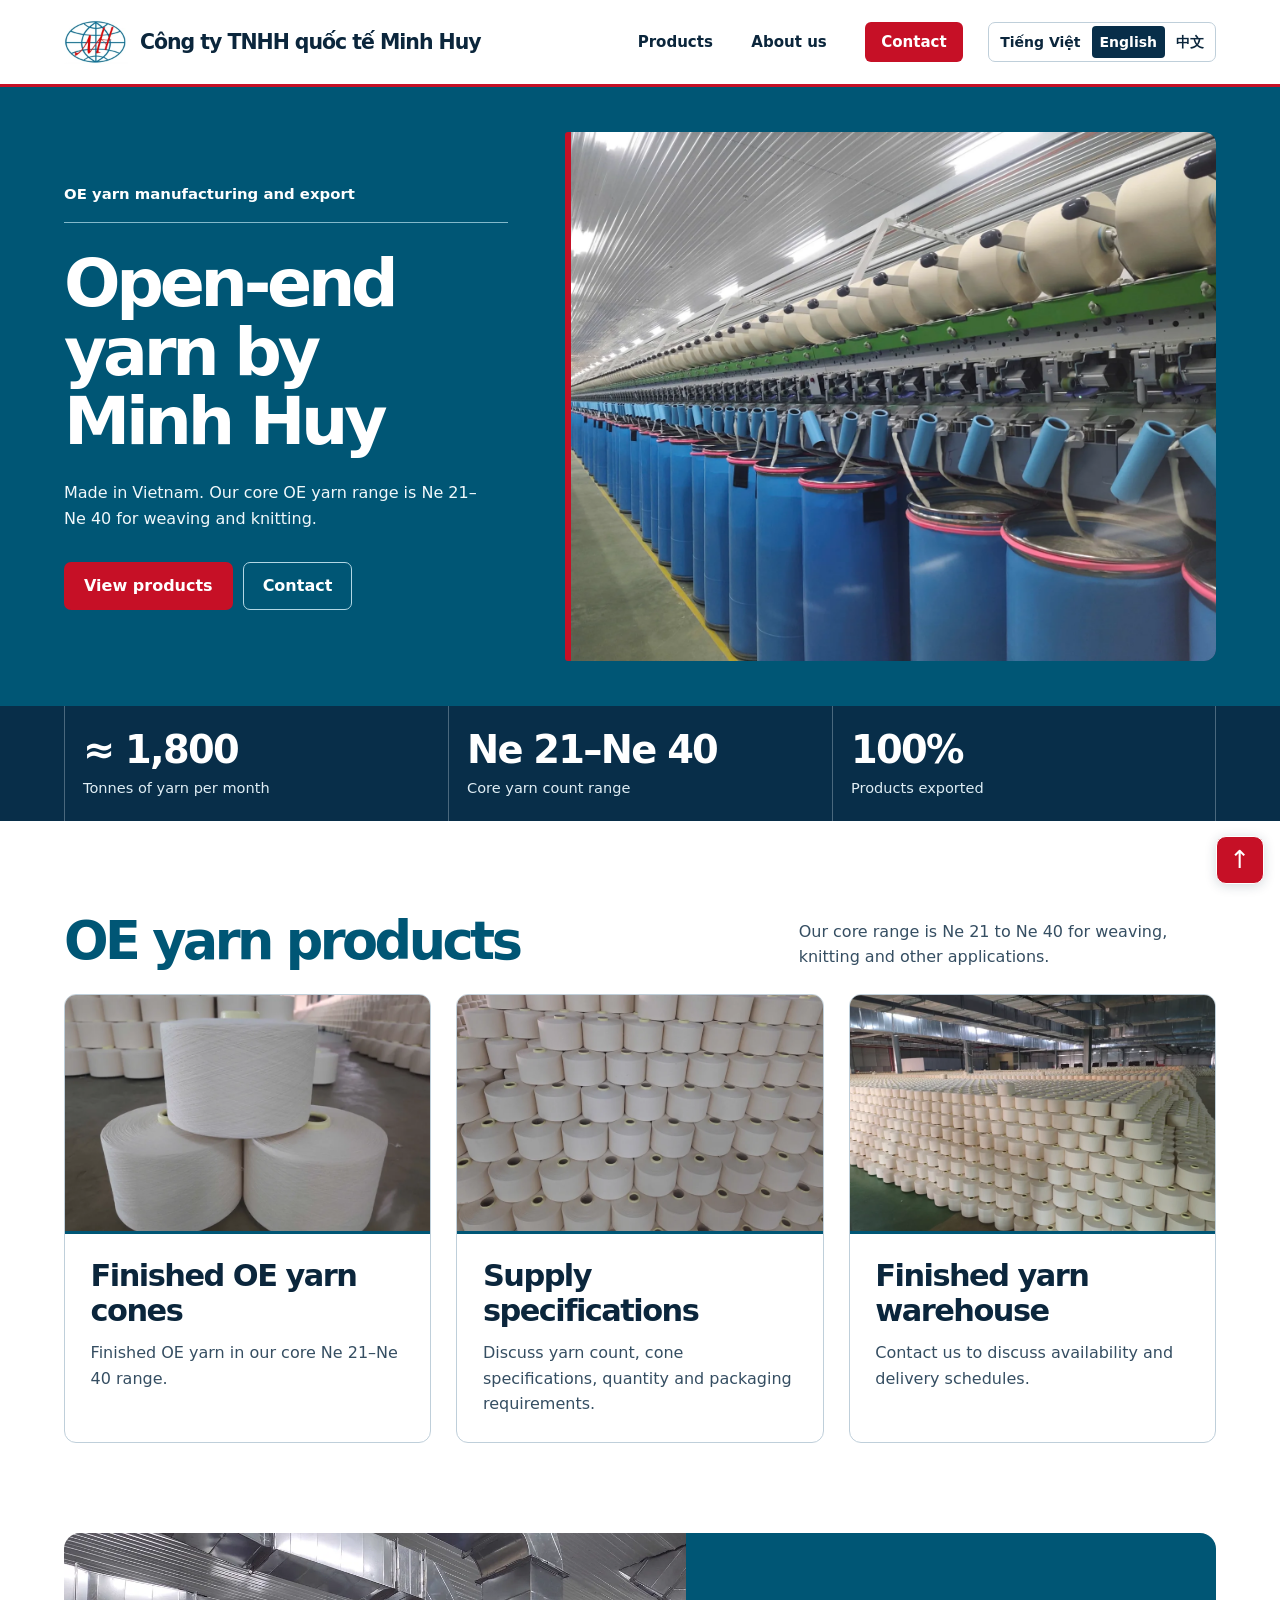
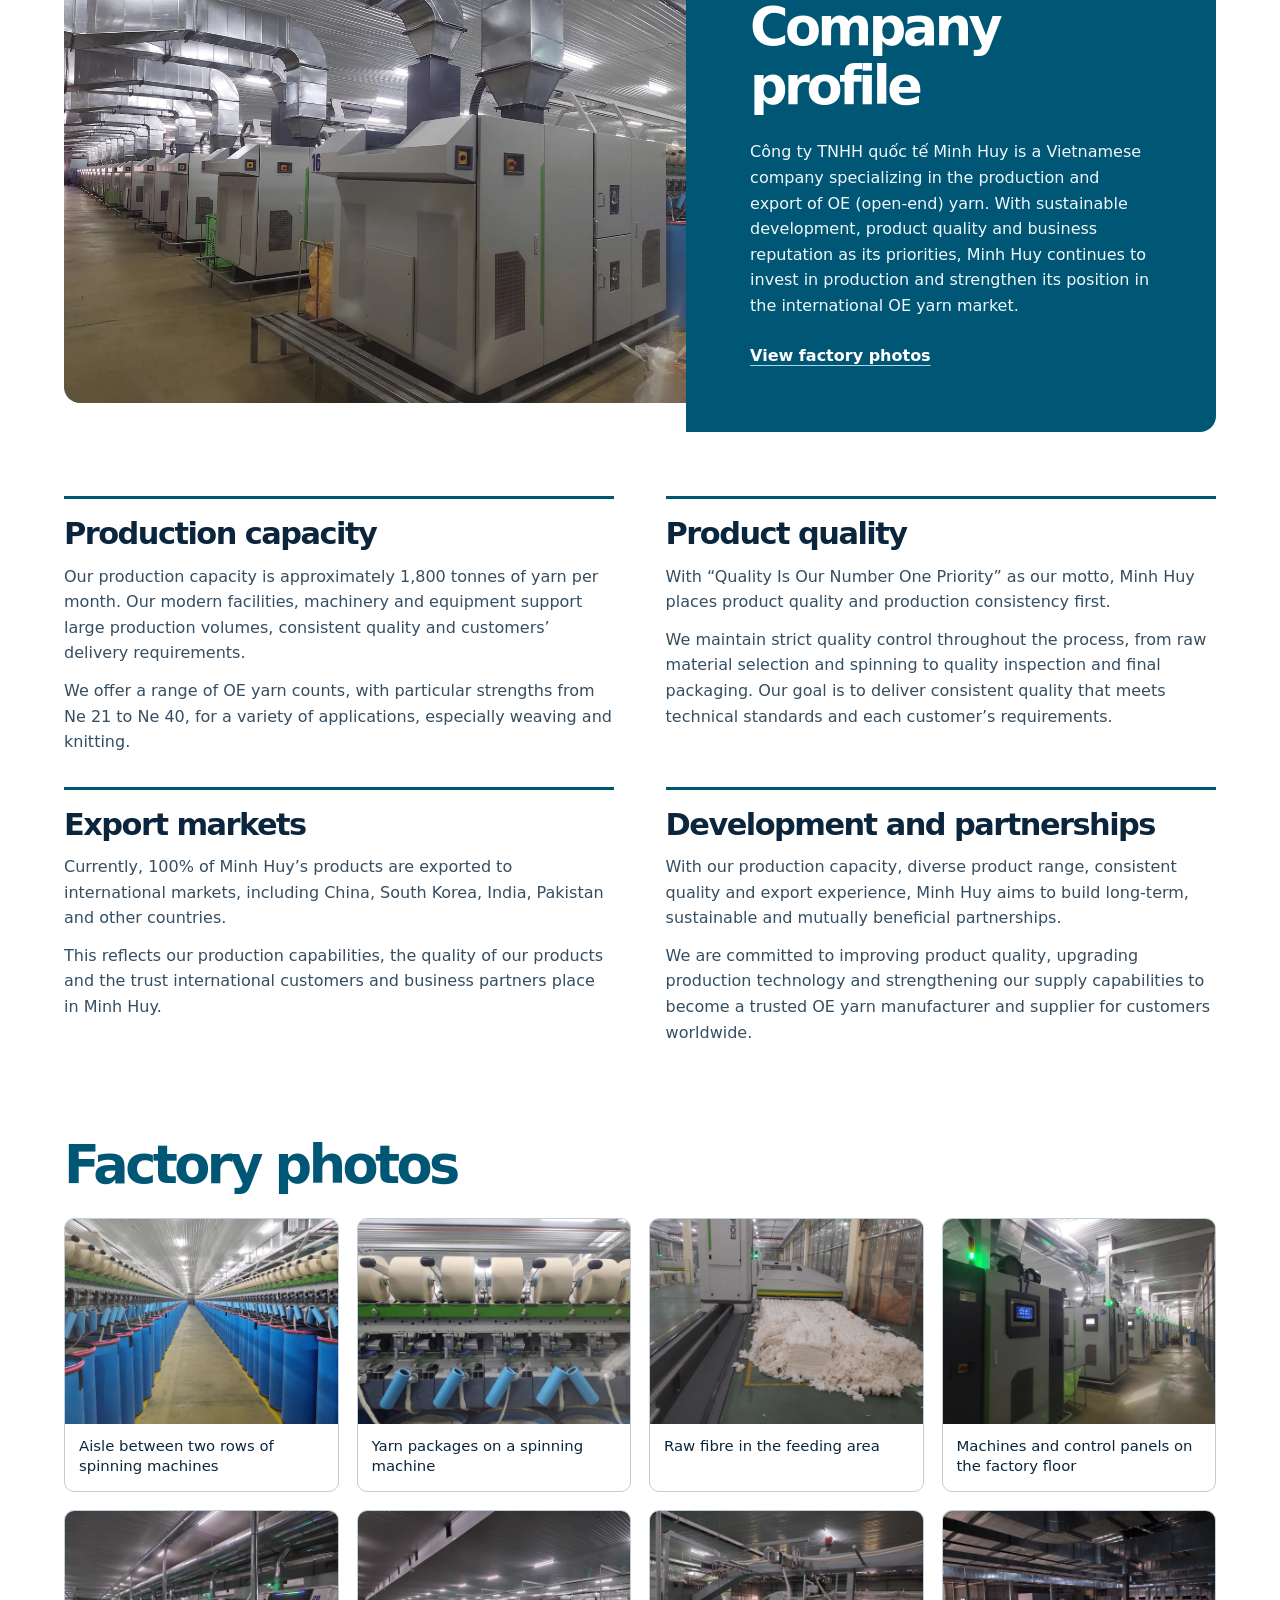
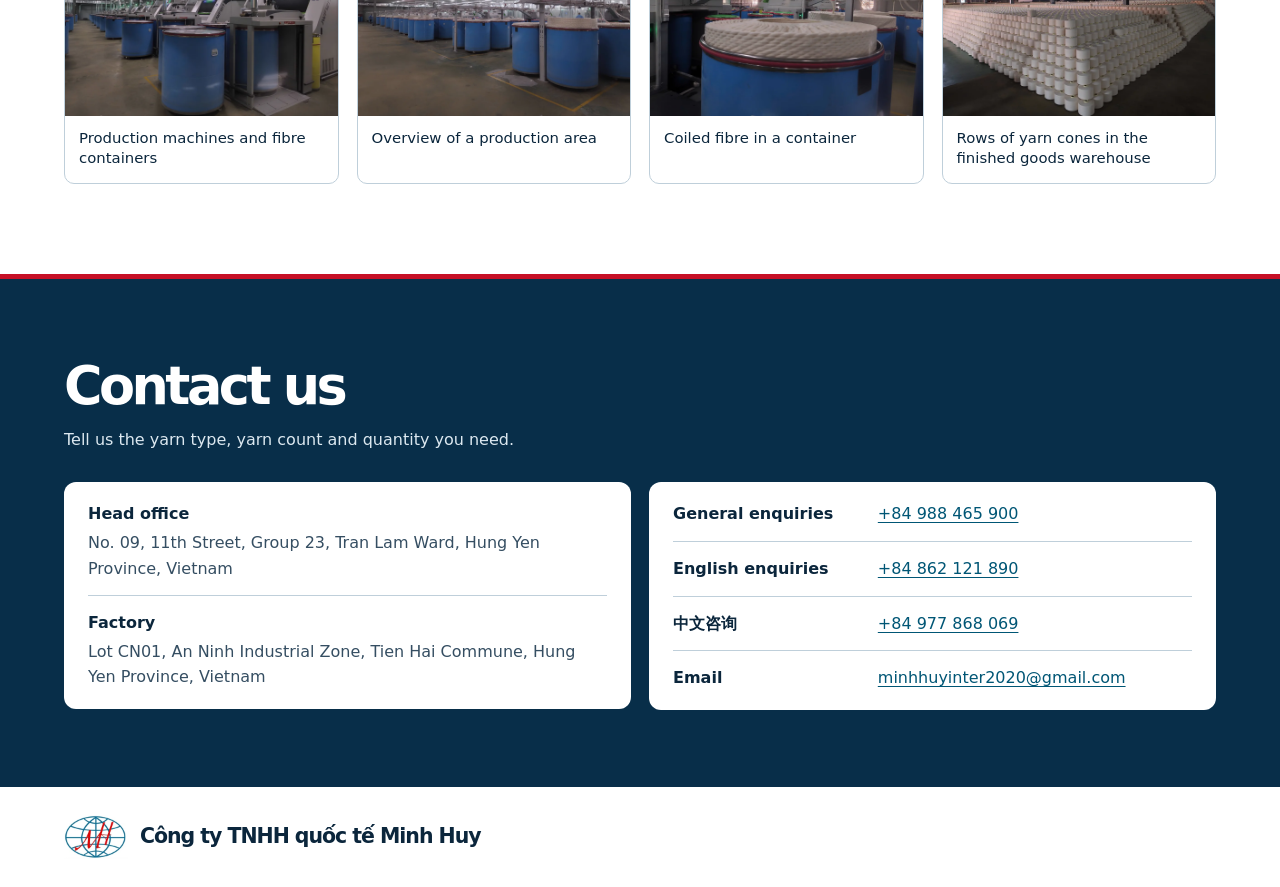
==== en/index.html @ 14585116 "Publish Minh Huy company profile in Vietnamese, English and Chinese" ====
<!doctype html>
<html lang="en">
<head>
  <meta charset="utf-8">
  <meta name="viewport" content="width=device-width, initial-scale=1">
  <meta name="description" content="Made in Vietnam. Our core OE yarn range is Ne 21–Ne 40 for weaving and knitting.">
  <meta name="theme-color" content="#ffffff">
  <title>Công ty TNHH quốc tế Minh Huy | OE yarn manufacturing and export</title>
  <link rel="icon" href="../favicon.png" type="image/png">
  <link rel="stylesheet" href="../site.css">
  <link rel="alternate" hreflang="vi" href="../">
  <link rel="alternate" hreflang="en" href="../en/">
  <link rel="alternate" hreflang="zh-Hans" href="../zh/">
</head>
<body>
  <a class="skip-link" href="#main">Skip to content</a>
  <header class="masthead" id="top" tabindex="-1">
    <div class="wrap header-row">
      <a class="brand" href="./" aria-label="Công ty TNHH quốc tế Minh Huy · Home"><img class="brand-logo" src="../logo-minh-huy.webp" alt="" width="54" height="37"><span lang="vi">Công ty TNHH quốc tế Minh Huy</span></a>
      <nav class="primary-nav" aria-label="Main navigation">
        <a href="#san-pham">Products</a>
        <a href="#gioi-thieu">About us</a>
        <a class="nav-contact" href="#lien-he">Contact</a>
      </nav>
      <nav class="language-menu" aria-label="Language">
        <a href="../" lang="vi" hreflang="vi">Tiếng Việt</a>
        <a href="../en/" lang="en" hreflang="en" aria-current="page">English</a>
        <a href="../zh/" lang="zh-Hans" hreflang="zh-Hans">中文</a>
      </nav>
    </div>
  </header>
  <main id="main">
    <div class="hero-band">
      <section class="hero wrap" aria-labelledby="hero-heading">
        <div class="hero-copy">
          <p class="label">OE yarn manufacturing and export</p>
          <h1 id="hero-heading">Open-end yarn by Minh Huy</h1>
          <p class="hero-description">Made in Vietnam. Our core OE yarn range is Ne 21–Ne 40 for weaving and knitting.</p>
          <div class="hero-actions">
            <a class="button" href="#san-pham">View products</a>
            <a class="button button-outline" href="#lien-he">Contact</a>
          </div>
        </div>
        <figure class="hero-image"><img src="../images/spinning-line.webp" alt="OE spinning line at the Minh Huy factory" width="1280" height="960" fetchpriority="high" decoding="async"></figure>
      </section>
    </div>
    <aside class="metrics-band" aria-label="Capacity and markets">
      <dl class="wrap metrics">
        <div><dt>Tonnes of yarn per month</dt><dd>≈ 1,800</dd></div>
        <div><dt>Core yarn count range</dt><dd>Ne 21–Ne 40</dd></div>
        <div><dt>Products exported</dt><dd>100%</dd></div>
      </dl>
    </aside>
    <section class="wrap catalog section" id="san-pham" aria-labelledby="catalog-heading">
      <div class="section-heading">
        <h2 id="catalog-heading">OE yarn products</h2>
        <p>Our core range is Ne 21 to Ne 40 for weaving, knitting and other applications.</p>
      </div>
      <div class="product-grid">
        <article class="product">
          <figure><img src="../images/yarn-cones.webp" alt="Three finished white yarn cones" width="1280" height="960" loading="lazy" decoding="async"></figure>
          <div class="product-copy">
            <div class="product-title">
              <h3>Finished OE yarn cones</h3>
            </div>
            <p>Finished OE yarn in our core Ne 21–Ne 40 range.</p>
          </div>
        </article>
<article class="product">
          <figure><img src="../images/yarn-stock.webp" alt="Rows of finished white yarn cones" width="1280" height="960" loading="lazy" decoding="async"></figure>
          <div class="product-copy">
            <div class="product-title">
              <h3>Supply specifications</h3>
            </div>
            <p>Discuss yarn count, cone specifications, quantity and packaging requirements.</p>
          </div>
        </article>
<article class="product">
          <figure><img src="../images/finished-yarn.webp" alt="Rows of finished yarn in the warehouse" width="1280" height="960" loading="lazy" decoding="async"></figure>
          <div class="product-copy">
            <div class="product-title">
              <h3>Finished yarn warehouse</h3>
            </div>
            <p>Contact us to discuss availability and delivery schedules.</p>
          </div>
        </article>
      </div>
    </section>
    <section class="wrap about section" id="gioi-thieu" aria-labelledby="about-heading">
      <figure><img src="../images/factory-floor.webp" alt="Yarn production machinery at the factory" width="1280" height="960" loading="lazy" decoding="async"></figure>
      <div class="about-copy">
        <h2 id="about-heading">Company profile</h2>
        <p>Công ty TNHH quốc tế Minh Huy is a Vietnamese company specializing in the production and export of OE (open-end) yarn. With sustainable development, product quality and business reputation as its priorities, Minh Huy continues to invest in production and strengthen its position in the international OE yarn market.</p>
        <a class="gallery-jump" href="#hinh-anh">View factory photos</a>
      </div>
    </section>
    <section class="wrap profile" aria-label="About us">
      <div class="profile-grid">
        <article class="profile-chapter">
          <h3>Production capacity</h3>
          <p>Our production capacity is approximately 1,800 tonnes of yarn per month. Our modern facilities, machinery and equipment support large production volumes, consistent quality and customers’ delivery requirements.</p>
          <p>We offer a range of OE yarn counts, with particular strengths from Ne 21 to Ne 40, for a variety of applications, especially weaving and knitting.</p>
        </article>
        <article class="profile-chapter">
          <h3>Product quality</h3>
          <p>With “Quality Is Our Number One Priority” as our motto, Minh Huy places product quality and production consistency first.</p>
          <p>We maintain strict quality control throughout the process, from raw material selection and spinning to quality inspection and final packaging. Our goal is to deliver consistent quality that meets technical standards and each customer’s requirements.</p>
        </article>
        <article class="profile-chapter">
          <h3>Export markets</h3>
          <p>Currently, 100% of Minh Huy’s products are exported to international markets, including China, South Korea, India, Pakistan and other countries.</p>
          <p>This reflects our production capabilities, the quality of our products and the trust international customers and business partners place in Minh Huy.</p>
        </article>
        <article class="profile-chapter">
          <h3>Development and partnerships</h3>
          <p>With our production capacity, diverse product range, consistent quality and export experience, Minh Huy aims to build long-term, sustainable and mutually beneficial partnerships.</p>
          <p>We are committed to improving product quality, upgrading production technology and strengthening our supply capabilities to become a trusted OE yarn manufacturer and supplier for customers worldwide.</p>
        </article>
      </div>
    </section>
    <section class="wrap section factory-gallery" id="hinh-anh" aria-labelledby="gallery-heading">
      <h2 id="gallery-heading">Factory photos</h2>
      <div class="gallery-grid">
        <a class="gallery-item" href="../images/factory-main-aisle.webp" target="_blank" rel="noopener"><img src="../images/factory-main-aisle.webp" alt="" width="1280" height="960" loading="lazy" decoding="async"><span>Aisle between two rows of spinning machines</span></a>
        <a class="gallery-item" href="../images/factory-spinning-detail.webp" target="_blank" rel="noopener"><img src="../images/factory-spinning-detail.webp" alt="" width="1280" height="960" loading="lazy" decoding="async"><span>Yarn packages on a spinning machine</span></a>
        <a class="gallery-item" href="../images/factory-fiber-feed.webp" target="_blank" rel="noopener"><img src="../images/factory-fiber-feed.webp" alt="" width="1280" height="960" loading="lazy" decoding="async"><span>Raw fibre in the feeding area</span></a>
        <a class="gallery-item" href="../images/factory-machine-aisle.webp" target="_blank" rel="noopener"><img src="../images/factory-machine-aisle.webp" alt="" width="1280" height="960" loading="lazy" decoding="async"><span>Machines and control panels on the factory floor</span></a>
        <a class="gallery-item" href="../images/factory-processing.webp" target="_blank" rel="noopener"><img src="../images/factory-processing.webp" alt="" width="1280" height="960" loading="lazy" decoding="async"><span>Production machines and fibre containers</span></a>
        <a class="gallery-item" href="../images/factory-production-floor.webp" target="_blank" rel="noopener"><img src="../images/factory-production-floor.webp" alt="" width="1280" height="960" loading="lazy" decoding="async"><span>Overview of a production area</span></a>
        <a class="gallery-item" href="../images/factory-fiber-coil.webp" target="_blank" rel="noopener"><img src="../images/factory-fiber-coil.webp" alt="" width="1280" height="960" loading="lazy" decoding="async"><span>Coiled fibre in a container</span></a>
        <a class="gallery-item" href="../images/factory-yarn-warehouse.webp" target="_blank" rel="noopener"><img src="../images/factory-yarn-warehouse.webp" alt="" width="1280" height="960" loading="lazy" decoding="async"><span>Rows of yarn cones in the finished goods warehouse</span></a>
      </div>
    </section>
    <section class="contact" id="lien-he" aria-labelledby="contact-heading">
      <div class="wrap">
        <div class="contact-heading">
          <h2 id="contact-heading">Contact us</h2>
          <div class="contact-intro"><p>Tell us the yarn type, yarn count and quantity you need.</p></div>
        </div>
        <div class="contact-grid">
          <dl class="contact-list"><div><dt>Head office</dt><dd><address lang="en">No. 09, 11th Street, Group 23, Tran Lam Ward, Hung Yen Province, Vietnam</address></dd></div><div><dt>Factory</dt><dd><address lang="en">Lot CN01, An Ninh Industrial Zone, Tien Hai Commune, Hung Yen Province, Vietnam</address></dd></div></dl>
          <dl class="contact-list contact-channels"><div><dt>General enquiries</dt><dd><a href="tel:+84988465900">+84 988 465 900</a></dd></div><div><dt><span lang="en">English enquiries</span></dt><dd><a href="tel:+84862121890">+84 862 121 890</a></dd></div><div><dt><span lang="zh-Hans">中文咨询</span></dt><dd><a href="tel:+84977868069">+84 977 868 069</a></dd></div><div><dt>Email</dt><dd><a href="mailto:minhhuyinter2020@gmail.com">minhhuyinter2020@gmail.com</a></dd></div></dl>
        </div>
      </div>
    </section>
  </main>
  <footer class="wrap footer">
    <a class="brand" href="./"><img class="brand-logo" src="../logo-minh-huy.webp" alt="" width="54" height="37"><span lang="vi">Công ty TNHH quốc tế Minh Huy</span></a>
  </footer>
  <a class="back-top" href="#top" aria-label="Back to top" title="Back to top"><span aria-hidden="true">↑</span></a>
</body>
</html>
---- site.css ----
:root {
  color-scheme: light;
  --ink: #0b263c;
  --muted: #354e62;
  --paper: #fff;
  --white: #fff;
  --pale: #eaf3f8;
  --blue: #005675;
  --navy: #082e49;
  --red: #c61026;
  --red-dark: #a40e21;
  --line: #bfcfda;
  --edge: clamp(20px, 5vw, 76px);
  font-family: "Inter", system-ui, sans-serif;
  font-size: 16px;
  line-height: 1.6;
  color: var(--ink);
  background: var(--paper);
}
* { box-sizing: border-box; }
body, h1, h2, h3, p, figure { margin: 0; }
a { color: inherit; }
a:focus-visible { outline: 3px solid var(--blue); outline-offset: 5px; }
img { display: block; width: 100%; height: 100%; object-fit: cover; }
.wrap { width: min(1440px, 100%); padding-inline: var(--edge); margin-inline: auto; }
.skip-link { position: absolute; top: -80px; left: 16px; z-index: 2; padding: .5rem 1rem; background: white; }
.skip-link:focus { top: 8px; }
.masthead { border-bottom: 3px solid var(--red); background: var(--white); }
.header-row, .footer { display: flex; justify-content: space-between; align-items: center; gap: 24px; }
.header-row { min-height: 84px; gap: clamp(12px, 2vw, 28px); }
.header-row .brand { margin-inline-end: auto; }
.brand { display: inline-flex; align-items: center; gap: 12px; text-decoration: none; font-weight: 800; font-size: 1.28rem; letter-spacing: -.05em; line-height: 1.2; }
.brand-logo { flex: none; width: 64px; height: auto; object-fit: contain; }
nav { display: flex; gap: clamp(14px, 3vw, 42px); align-items: center; font-size: .94rem; font-weight: 650; }
nav a { text-decoration: none; white-space: nowrap; }
nav a:hover { text-decoration: underline; text-underline-offset: 5px; }
.language-menu { gap: 3px; border: 1px solid var(--line); border-radius: 7px; padding: 3px; }
.language-menu a { border-radius: 4px; padding: 5px 8px; font-size: .875rem; }
.language-menu a[aria-current="page"] { background: var(--navy); color: var(--white); }
.nav-contact { padding: 8px 16px; background: var(--red); color: var(--white); border-radius: 6px; }
.nav-contact:hover { background: var(--red-dark); }
.hero-band { background: var(--blue); color: var(--white); }
.hero { display: grid; grid-template-columns: .87fr 1.13fr; padding-block: clamp(22px, 3.5vw, 50px); }
.hero-copy, .hero-image { min-width: 0; }
.hero-copy { padding: clamp(22px, 4vw, 60px) clamp(22px, 4.5vw, 68px) clamp(22px, 4vw, 60px) 0; display: flex; flex-direction: column; align-items: start; justify-content: center; }
.label { font-weight: 710; font-size: .93rem; padding-bottom: 15px; margin-bottom: 26px; border-bottom: 1px solid #83b9cb; color: var(--white); width: 100%; }
h1, h2, h3 { line-height: 1.13; font-weight: 740; overflow-wrap: anywhere; }
h1 { font-size: clamp(2.85rem, 5.2vw, 5.3rem); line-height: 1.04; letter-spacing: -.064em; max-width: 11.5ch; text-wrap: balance; }
h2 { font-size: clamp(2.15rem, 4.1vw, 4rem); letter-spacing: -.067em; text-wrap: balance; }
h3 { font-size: clamp(1.35rem, 2.4vw, 1.9rem); letter-spacing: -.05em; }
.hero-description { color: #f0f8fb; max-width: 42ch; margin: 24px 0 30px; }
.hero-actions { display: flex; flex-wrap: wrap; gap: 10px; }
.button { display: inline-flex; align-items: center; justify-content: center; min-height: 48px; padding: 10px 19px; border-radius: 7px; background: var(--red); color: var(--white); text-decoration: none; font-weight: 680; border: 1px solid transparent; }
.button:hover { background: var(--red-dark); }
.button-outline { background: transparent; border-color: #b2d7e4; }
.button-outline:hover { background: var(--navy); }
.hero-actions a:focus-visible { outline-color: #fff; }
.hero-image { min-height: min(38vw, 580px); overflow: hidden; border-radius: 3px 12px 12px 3px; border-left: 6px solid var(--red); background: var(--navy); }
.hero-image img { object-position: 43% center; }
.metrics-band { background: var(--navy); color: var(--white); }
.metrics { display: grid; grid-template-columns: repeat(auto-fit, minmax(min(100%, 220px), 1fr)); margin-block: 0; }
.metrics > div { display: flex; flex-direction: column-reverse; justify-content: start; gap: 4px; padding: 22px 18px; border-inline-start: 1px solid #4a687d; min-width: 0; }
.metrics > div:last-child { border-inline-end: 1px solid #4a687d; }
.metrics dt { font-size: .91rem; color: #e0eef5; }
.metrics dd { margin: 0; font-weight: 800; line-height: 1.15; font-size: clamp(1.52rem, 3vw, 3rem); letter-spacing: -.045em; overflow-wrap: anywhere; }
.section { margin-block: clamp(56px, 7vw, 110px); scroll-margin-top: 28px; }
.section-heading { display: flex; align-items: end; justify-content: space-between; gap: 20px 40px; padding-bottom: 24px; }
.section-heading p { color: var(--muted); max-width: 41ch; }
.section-heading h2, .factory-gallery h2 { color: var(--blue); }
.product-grid { display: grid; grid-template-columns: repeat(3, minmax(0, 1fr)); gap: clamp(14px, 2vw, 25px); }
.product { border: 1px solid var(--line); border-radius: 12px; overflow: hidden; background: var(--white); }
.product figure { aspect-ratio: 1.55; overflow: hidden; background: var(--pale); }
.product-copy { padding: clamp(17px, 2vw, 26px); border-top: 3px solid var(--blue); }
.product-title { display: flex; align-items: center; justify-content: space-between; gap: 10px; flex-wrap: wrap; }
.product-title span { border: 1px solid var(--line); padding: .16rem .6rem; border-radius: 4px; font-size: .875rem; color: var(--muted); }
.product-copy p { color: var(--muted); margin-top: 12px; }
.about { display: grid; grid-template-columns: 1.08fr .92fr; align-items: stretch; }
.about figure { min-height: 310px; max-height: 470px; overflow: hidden; border-radius: 16px 0 0 16px; background: var(--pale); }
.about-copy { display: grid; align-content: center; gap: 24px; padding: clamp(30px, 5vw, 74px); background: var(--blue); color: var(--white); border-radius: 0 16px 16px 0; }
.about-copy p { color: #f0f8fb; max-width: 48ch; }
.about { margin-bottom: clamp(32px, 5vw, 68px); }
.profile-grid { display: grid; grid-template-columns: 1fr 1fr; gap: 32px clamp(22px, 4vw, 58px); }
.profile-chapter { padding-top: 18px; border-top: 3px solid var(--blue); }
.profile-chapter p { max-width: 65ch; color: var(--muted); margin-top: 12px; }
:lang(zh-Hans) h1, :lang(zh-Hans) h2, :lang(zh-Hans) h3 { letter-spacing: 0; }
.contact { padding-block: clamp(50px, 6vw, 90px); background: var(--navy); color: var(--white); border-top: 5px solid var(--red); }
.contact-heading { margin-bottom: 30px; }
.contact-intro { display: grid; gap: 3px; margin-top: 12px; }
.contact-intro p, .contact-note { color: #dce8f0; }
.contact-note { margin-top: 12px; }
.contact-grid { display: grid; grid-template-columns: 1fr 1fr; gap: 18px; }
.contact-list { display: grid; align-self: start; margin: 0; padding: 5px 24px; border-radius: 12px; background: var(--white); color: var(--ink); }
.contact-list > div { padding-block: 14px; }
.contact-list > div + div { border-top: 1px solid var(--line); }
.contact-list dt { font-weight: 720; }
.contact-list dd { margin: 3px 0 0; color: var(--muted); overflow-wrap: anywhere; }
.contact-list a { color: var(--blue); text-underline-offset: .19em; }
.contact-channels > div { display: grid; grid-template-columns: minmax(8.5rem, .62fr) minmax(0, 1fr); gap: 10px; align-items: start; }
.contact-channels dd { margin: 0; }
address { white-space: pre-line; font-style: normal; }
.back-top { position: fixed; right: max(16px, env(safe-area-inset-right)); bottom: max(16px, env(safe-area-inset-bottom)); display: grid; place-items: center; width: 48px; height: 48px; border: 1px solid #fff; border-radius: 10px; background: var(--red); color: var(--white); text-decoration: none; font-size: 1.55rem; box-shadow: 0 2px 12px #122b412e; }
.back-top:hover { background: var(--red-dark); }
@media (prefers-reduced-motion: no-preference) { html { scroll-behavior: smooth; } }
.footer { min-height: 100px; padding-block: 18px; padding-right: max(var(--edge), 78px); }
.footer p { color: var(--muted); font-size: .875rem; }
@media (max-width: 1120px) {
  .header-row { flex-wrap: wrap; padding-block: 12px; }
  .primary-nav { order: 1; width: 100%; }
}
@media (max-width: 800px) {
  .hero { grid-template-columns: 1fr; }
  .hero-copy { padding: 8px 0 30px; }
  .contact-grid { grid-template-columns: 1fr; }
  .hero-image { border-radius: 3px 3px 10px 10px; border-left: 0; border-top: 5px solid var(--red); min-height: 0; aspect-ratio: 1.62; }
  .section-heading { display: grid; }
  .product-grid { grid-template-columns: repeat(2, minmax(0, 1fr)); }
  .about { grid-template-columns: 1fr; }
  .about figure { min-height: 0; aspect-ratio: 1.7; border-radius: 14px 14px 0 0; }
  .about-copy { border-radius: 0 0 14px 14px; }
}
@media (max-width: 520px) {
  .header-row { padding-block: 14px; flex-wrap: wrap; gap: 14px; }
  .primary-nav { justify-content: space-between; }
  .header-row .brand { width: 100%; font-size: 1.13rem; }
  .brand-logo { width: 48px; }
  .metrics { grid-template-columns: repeat(3, minmax(0, 1fr)); }
  .metrics > div { padding: 14px 8px; }
  .metrics dd { font-size: clamp(1.05rem, 4.3vw, 1.35rem); }
  .metrics dt { font-size: .83rem; }
  .profile-grid { grid-template-columns: 1fr; gap: 24px; }
  .product-grid { grid-template-columns: 1fr; }
  .contact-list { padding-inline: 16px; }
  .contact-channels > div { grid-template-columns: 1fr; gap: 1px; }
  .footer { align-items: start; flex-direction: column; gap: 12px; }
}

.gallery-jump { justify-self: start; color: var(--white); font-weight: 700; text-decoration-color: #b2d7e4; text-underline-offset: .24em; }
.about-copy a:focus-visible, .back-top:focus-visible { outline-color: var(--white); box-shadow: 0 0 0 8px var(--navy); }
.factory-gallery h2 { margin-bottom: 24px; }
.gallery-grid { display: grid; grid-template-columns: repeat(4, minmax(0, 1fr)); gap: 18px; }
.gallery-item { display: block; border: 1px solid var(--line); border-radius: 10px; background: var(--white); text-decoration: none; }
.gallery-item img { aspect-ratio: 4 / 3; height: auto; border-radius: 9px 9px 0 0; background: var(--pale); }
.gallery-item span { display: block; padding: 12px 14px 14px; font-size: .93rem; line-height: 1.4; }
a.gallery-item:hover span { color: var(--blue); text-decoration: underline; text-underline-offset: .2em; }
@media (max-width: 800px) {
  .gallery-grid { grid-template-columns: repeat(2, minmax(0, 1fr)); gap: 12px; }
  .gallery-item span { padding-inline: 10px; }
}
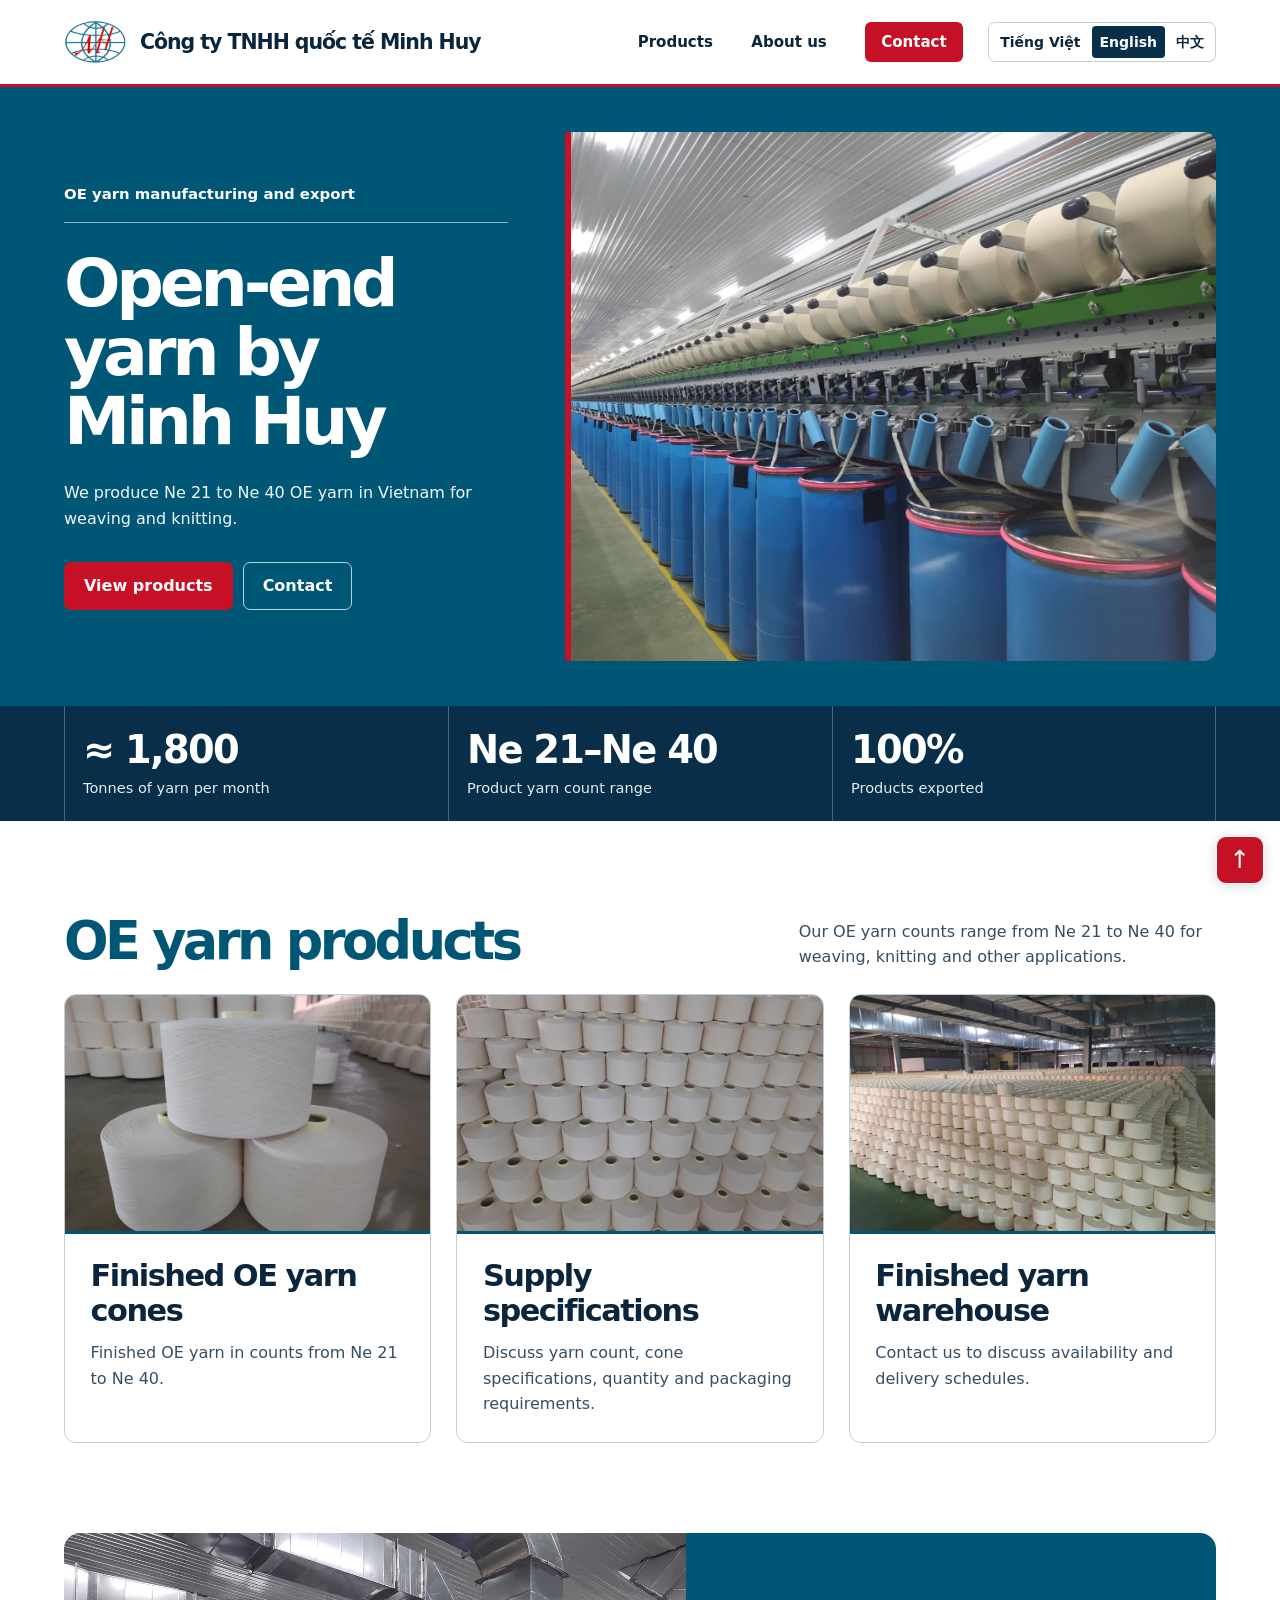
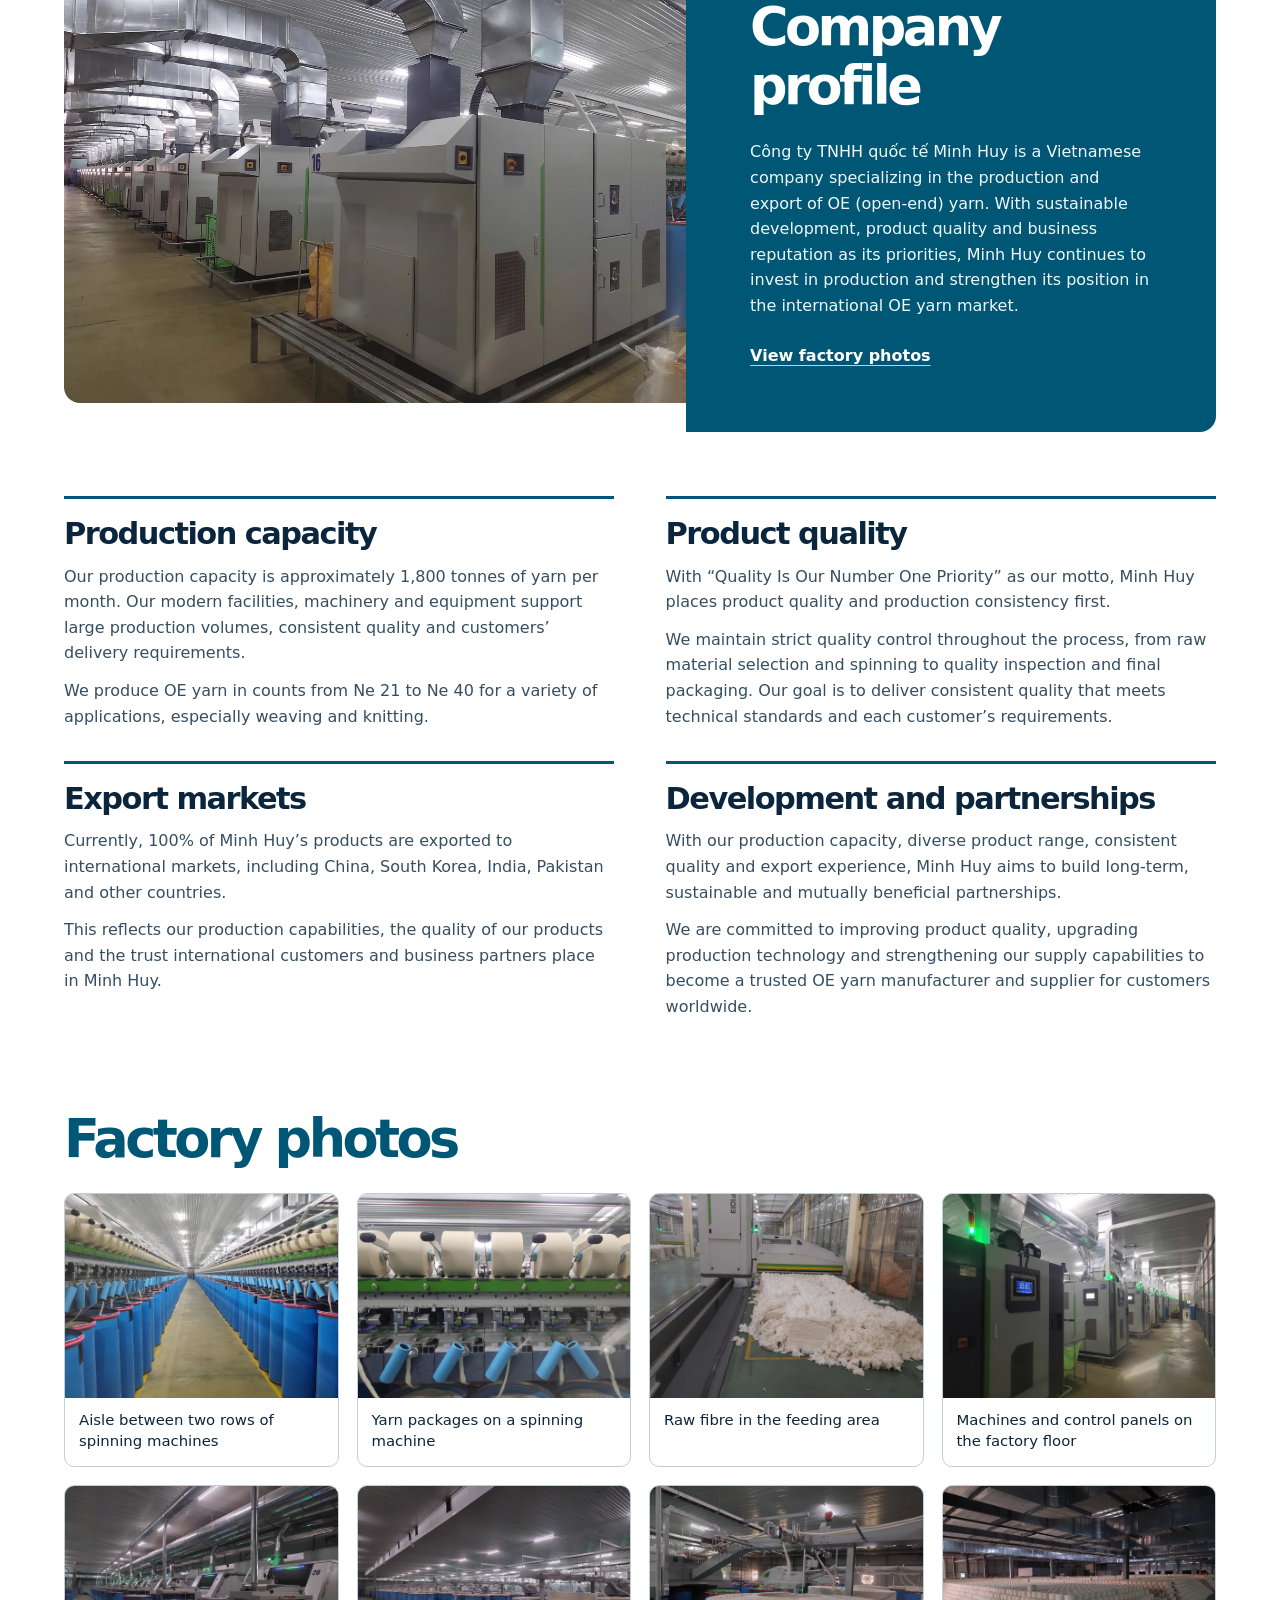
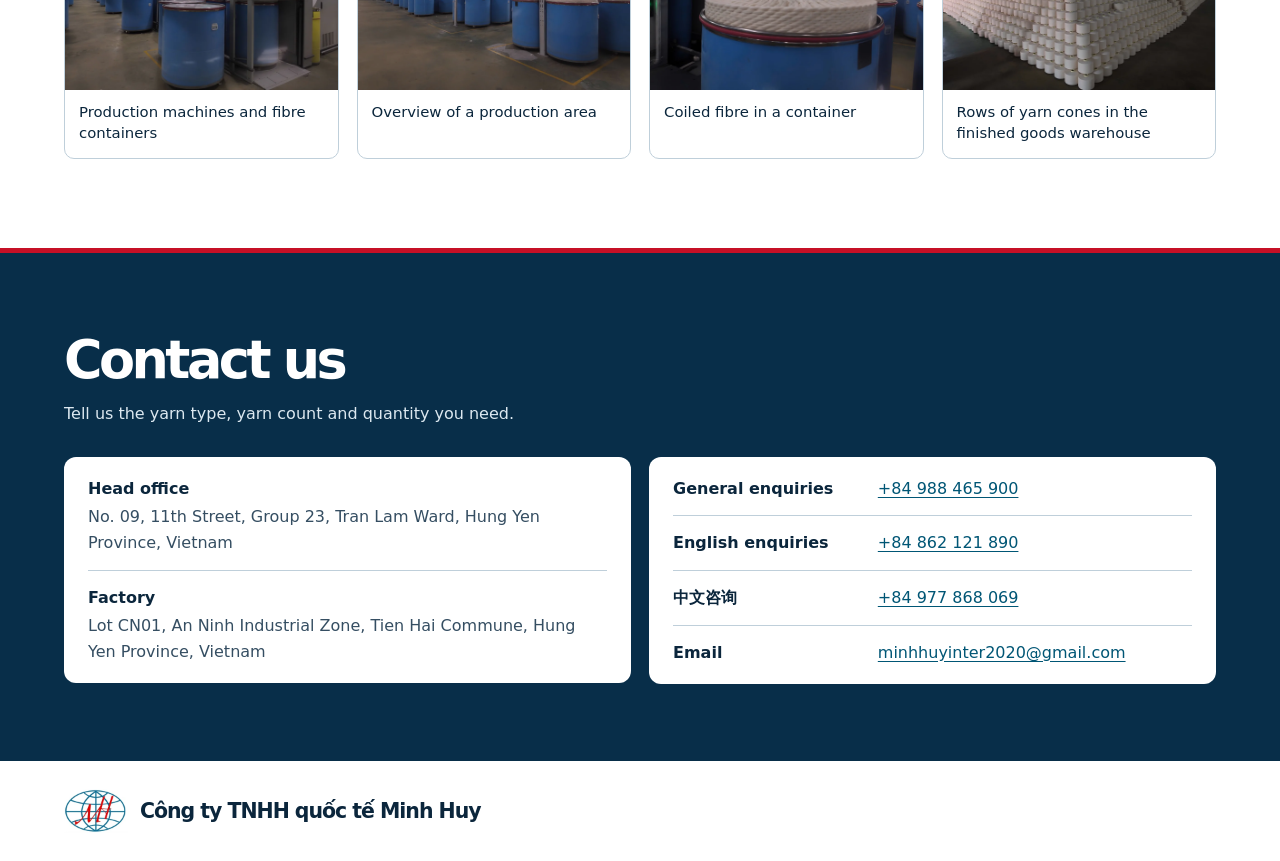
==== commit ad2ddb70: "Correct the stated OE yarn product range" ====
--- a/en/index.html
+++ b/en/index.html
@@ -3,7 +3,7 @@
 <head>
   <meta charset="utf-8">
   <meta name="viewport" content="width=device-width, initial-scale=1">
-  <meta name="description" content="Made in Vietnam. Our core OE yarn range is Ne 21–Ne 40 for weaving and knitting.">
+  <meta name="description" content="We produce Ne 21 to Ne 40 OE yarn in Vietnam for weaving and knitting.">
   <meta name="theme-color" content="#ffffff">
   <title>Công ty TNHH quốc tế Minh Huy | OE yarn manufacturing and export</title>
   <link rel="icon" href="../favicon.png" type="image/png">
@@ -35,7 +35,7 @@
         <div class="hero-copy">
           <p class="label">OE yarn manufacturing and export</p>
           <h1 id="hero-heading">Open-end yarn by Minh Huy</h1>
-          <p class="hero-description">Made in Vietnam. Our core OE yarn range is Ne 21–Ne 40 for weaving and knitting.</p>
+          <p class="hero-description">We produce Ne 21 to Ne 40 OE yarn in Vietnam for weaving and knitting.</p>
           <div class="hero-actions">
             <a class="button" href="#san-pham">View products</a>
             <a class="button button-outline" href="#lien-he">Contact</a>
@@ -47,14 +47,14 @@
     <aside class="metrics-band" aria-label="Capacity and markets">
       <dl class="wrap metrics">
         <div><dt>Tonnes of yarn per month</dt><dd>≈ 1,800</dd></div>
-        <div><dt>Core yarn count range</dt><dd>Ne 21–Ne 40</dd></div>
+        <div><dt>Product yarn count range</dt><dd>Ne 21–Ne 40</dd></div>
         <div><dt>Products exported</dt><dd>100%</dd></div>
       </dl>
     </aside>
     <section class="wrap catalog section" id="san-pham" aria-labelledby="catalog-heading">
       <div class="section-heading">
         <h2 id="catalog-heading">OE yarn products</h2>
-        <p>Our core range is Ne 21 to Ne 40 for weaving, knitting and other applications.</p>
+        <p>Our OE yarn counts range from Ne 21 to Ne 40 for weaving, knitting and other applications.</p>
       </div>
       <div class="product-grid">
         <article class="product">
@@ -63,7 +63,7 @@
             <div class="product-title">
               <h3>Finished OE yarn cones</h3>
             </div>
-            <p>Finished OE yarn in our core Ne 21–Ne 40 range.</p>
+            <p>Finished OE yarn in counts from Ne 21 to Ne 40.</p>
           </div>
         </article>
 <article class="product">
@@ -99,7 +99,7 @@
         <article class="profile-chapter">
           <h3>Production capacity</h3>
           <p>Our production capacity is approximately 1,800 tonnes of yarn per month. Our modern facilities, machinery and equipment support large production volumes, consistent quality and customers’ delivery requirements.</p>
-          <p>We offer a range of OE yarn counts, with particular strengths from Ne 21 to Ne 40, for a variety of applications, especially weaving and knitting.</p>
+          <p>We produce OE yarn in counts from Ne 21 to Ne 40 for a variety of applications, especially weaving and knitting.</p>
         </article>
         <article class="profile-chapter">
           <h3>Product quality</h3>
